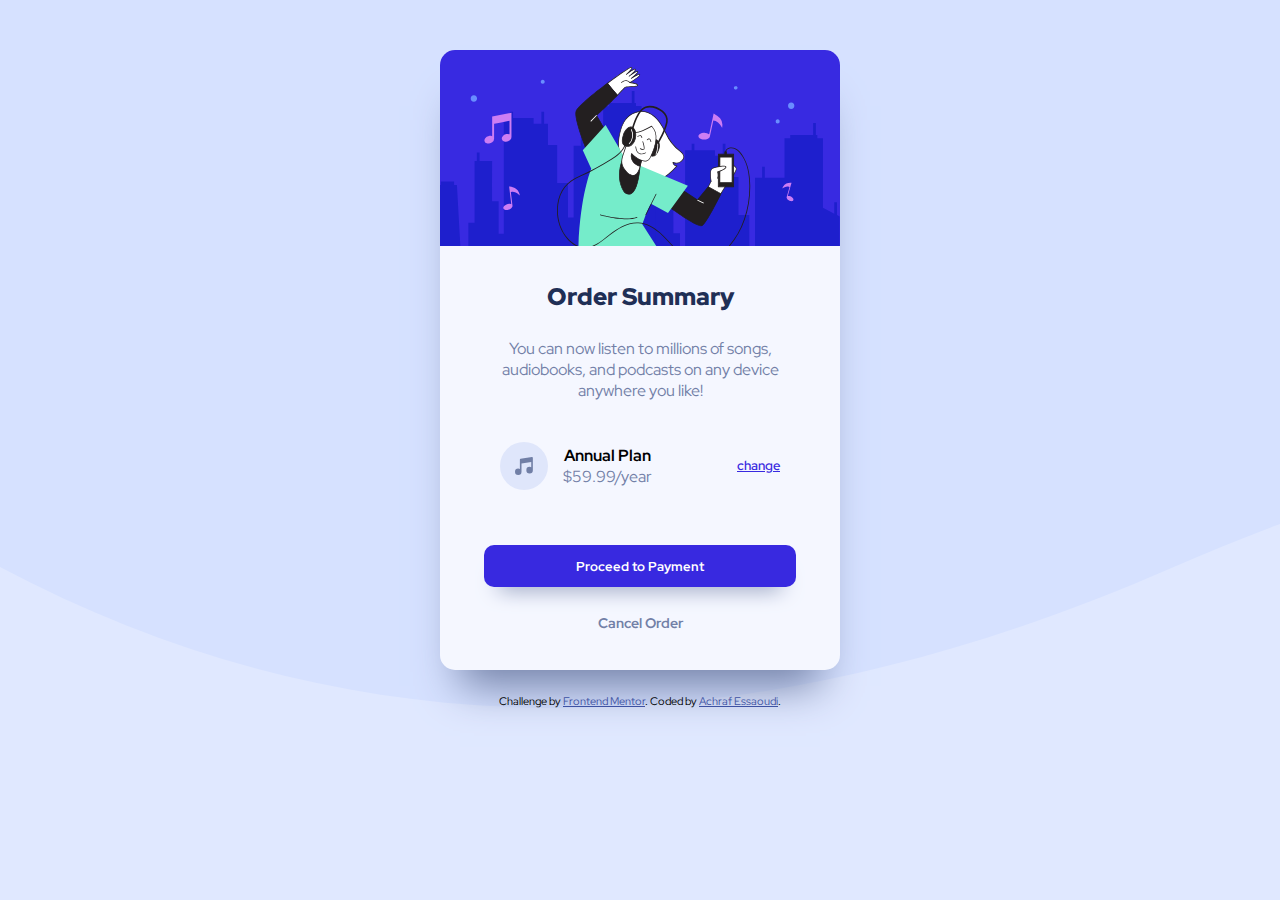
==== index.html @ ef88de7a "First Submit" ====
<!DOCTYPE html>
<html lang="en">
<head>
  <meta charset="UTF-8">
  <meta name="viewport" content="width=device-width, initial-scale=1.0"> <!-- displays site properly based on user's device -->

  <!-- <link rel="icon" type="image/png" sizes="32x32" href="./images/favicon-32x32.png"> -->
  
  <title>Frontend Mentor | Order summary card</title>
  <!-- css file -->
  <link rel="stylesheet" href="style.css">

  <!-- font style -->
  <link rel="preconnect" href="https://fonts.googleapis.com">
  <link rel="preconnect" href="https://fonts.gstatic.com" crossorigin>
  <link href="https://fonts.googleapis.com/css2?family=Red+Hat+Display:ital,wght@0,400;0,500;0,700;0,900;1,400;1,500;1,700;1,900&display=swap" rel="stylesheet"> 


  <!--attribution-->
  <style>
    .attribution { font-size: 11px; text-align: center; margin-top: -26px;}
    .attribution a { color: hsl(228, 45%, 44%); }
  </style>

  <link rel="stylesheet" href="style.css">
</head>

<body>
  <div class="container">
    <figure>
      <img src="images/illustration-hero.svg" alt="">
    </figure>

    <div class="order-container">
      <h1>Order Summary</h1>
      <p class="p1">You can now listen to millions of songs, audiobooks, and podcasts on any 
        device anywhere you like!
      </p>
      <div class="annual-plan-container">
        <img src="images/icon-music.svg" alt="">
        <div class="year">
          <p><span>Annual Plan</span> <br>
            $59.99/year
          </p>
        </div>
        <a href="#" class="change">change</a>
      </div>
      <button class="proceed-payment-button"> Proceed to Payment</button>
      <a href="#" class="canel-order">Cancel Order</a>
    </div>
    
  </div>


  <div class="attribution">
    Challenge by <a href="https://www.frontendmentor.io?ref=challenge" target="_blank">Frontend Mentor</a>. 
    Coded by <a href="https://github.com/ashrafess00?tab=repositories" target="_blank">Achraf Essaoudi</a>.
  </div>
</body>
</html>
---- style.css ----
:root {
    --Pale_blue: hsl(225, 100%, 94%);
    --Brigh-blue: hsl(245, 75%, 52%);
    --Very-pale-blue: hsl(225, 100%, 98%);
    --Desaturated-blue: hsl(224, 23%, 55%);
    --Dark-blue: hsl(223, 47%, 23%);
}
* {
    box-sizing: border-box;
    padding: 0;
    margin:0;
    font-family: 'Red Hat Display', sans-serif;
}
body {
    background-image: url(images/pattern-background-desktop.svg);
    background-repeat: no-repeat;
    background-size: cover;
    background-color: hsl(225, 100%, 94%);
}
h1 {
    font-size: 1.5em;
    color: hsl(223, 47%, 23%);
    font-weight: 900;
}
p {
    font-size: 1em;
    color: hsl(224, 23%, 55%);
}

.container {
    display: flex;
    flex-direction: column;
    width: 25em;
    height: 620px;
    text-align: center;
    border-radius: 15px;
    overflow: hidden;
    top: 50%;
    background-color: hsl(225, 100%, 98%);
    box-shadow: 0 36px 41px -20px hsl(224, 23%, 55%);
    /* position: fixed; */
    /* top: 50%;
    left: 50%; */
    /* transform: translate(50%, -50%); */
    margin: 50px auto;
}
figure img{
    margin-bottom: 30px;
    width: 100%;
}

.order-container {
    display: flex;
    flex-direction: column;
    
}
.p1 {
    margin: 26px auto 41px;
    width: 81%;
}
.annual-plan-container {
    display: flex;
    width: 70%;
    align-self: center;
    align-items: center;
    margin-bottom: 25px;
}
a.change {
    vertical-align: baseline;
    margin-left: auto;
    color: var(--Brigh-blue);
    font-weight: 600;
    font-size: 0.8em;

}
a.change:hover {
    opacity: 0.5;
    text-decoration: none;
    
}
img {
    margin-right: 15px;
}

button.proceed-payment-button {
    width: 78%;
    height: 3.2em;
    align-self: center;
    border-radius: 10px;
    border: 1px solid transparent;
    background-color: var(--Brigh-blue);
    color: white;
    margin-bottom: 26px;
    font-weight: bold;
    margin-top: 30px;
    box-shadow: 0 16px 21px -15px hsl(224, 23%, 55%);
}
button.proceed-payment-button:hover{
    opacity: 0.5;
    cursor: pointer;
}

.canel-order {
    text-decoration: none;
    color: var(--Desaturated-blue);
    font-weight: 700;
    font-size: 0.9em;
}

.canel-order:hover {
    color:var(--Dark-blue)
}
span {
    font-weight: 700;
    color: black;
}

@media (max-width:375px) {
    body {
        background-image: url(images/pattern-background-mobile.svg);
    }
    .container {
        width: 20.3125em;
        height: 566px;
    }
    
}
---- style.css ----
:root {
    --Pale_blue: hsl(225, 100%, 94%);
    --Brigh-blue: hsl(245, 75%, 52%);
    --Very-pale-blue: hsl(225, 100%, 98%);
    --Desaturated-blue: hsl(224, 23%, 55%);
    --Dark-blue: hsl(223, 47%, 23%);
}
* {
    box-sizing: border-box;
    padding: 0;
    margin:0;
    font-family: 'Red Hat Display', sans-serif;
}
body {
    background-image: url(images/pattern-background-desktop.svg);
    background-repeat: no-repeat;
    background-size: cover;
    background-color: hsl(225, 100%, 94%);
}
h1 {
    font-size: 1.5em;
    color: hsl(223, 47%, 23%);
    font-weight: 900;
}
p {
    font-size: 1em;
    color: hsl(224, 23%, 55%);
}

.container {
    display: flex;
    flex-direction: column;
    width: 25em;
    height: 620px;
    text-align: center;
    border-radius: 15px;
    overflow: hidden;
    top: 50%;
    background-color: hsl(225, 100%, 98%);
    box-shadow: 0 36px 41px -20px hsl(224, 23%, 55%);
    /* position: fixed; */
    /* top: 50%;
    left: 50%; */
    /* transform: translate(50%, -50%); */
    margin: 50px auto;
}
figure img{
    margin-bottom: 30px;
    width: 100%;
}

.order-container {
    display: flex;
    flex-direction: column;
    
}
.p1 {
    margin: 26px auto 41px;
    width: 81%;
}
.annual-plan-container {
    display: flex;
    width: 70%;
    align-self: center;
    align-items: center;
    margin-bottom: 25px;
}
a.change {
    vertical-align: baseline;
    margin-left: auto;
    color: var(--Brigh-blue);
    font-weight: 600;
    font-size: 0.8em;

}
a.change:hover {
    opacity: 0.5;
    text-decoration: none;
    
}
img {
    margin-right: 15px;
}

button.proceed-payment-button {
    width: 78%;
    height: 3.2em;
    align-self: center;
    border-radius: 10px;
    border: 1px solid transparent;
    background-color: var(--Brigh-blue);
    color: white;
    margin-bottom: 26px;
    font-weight: bold;
    margin-top: 30px;
    box-shadow: 0 16px 21px -15px hsl(224, 23%, 55%);
}
button.proceed-payment-button:hover{
    opacity: 0.5;
    cursor: pointer;
}

.canel-order {
    text-decoration: none;
    color: var(--Desaturated-blue);
    font-weight: 700;
    font-size: 0.9em;
}

.canel-order:hover {
    color:var(--Dark-blue)
}
span {
    font-weight: 700;
    color: black;
}

@media (max-width:375px) {
    body {
        background-image: url(images/pattern-background-mobile.svg);
    }
    .container {
        width: 20.3125em;
        height: 566px;
    }
    
}
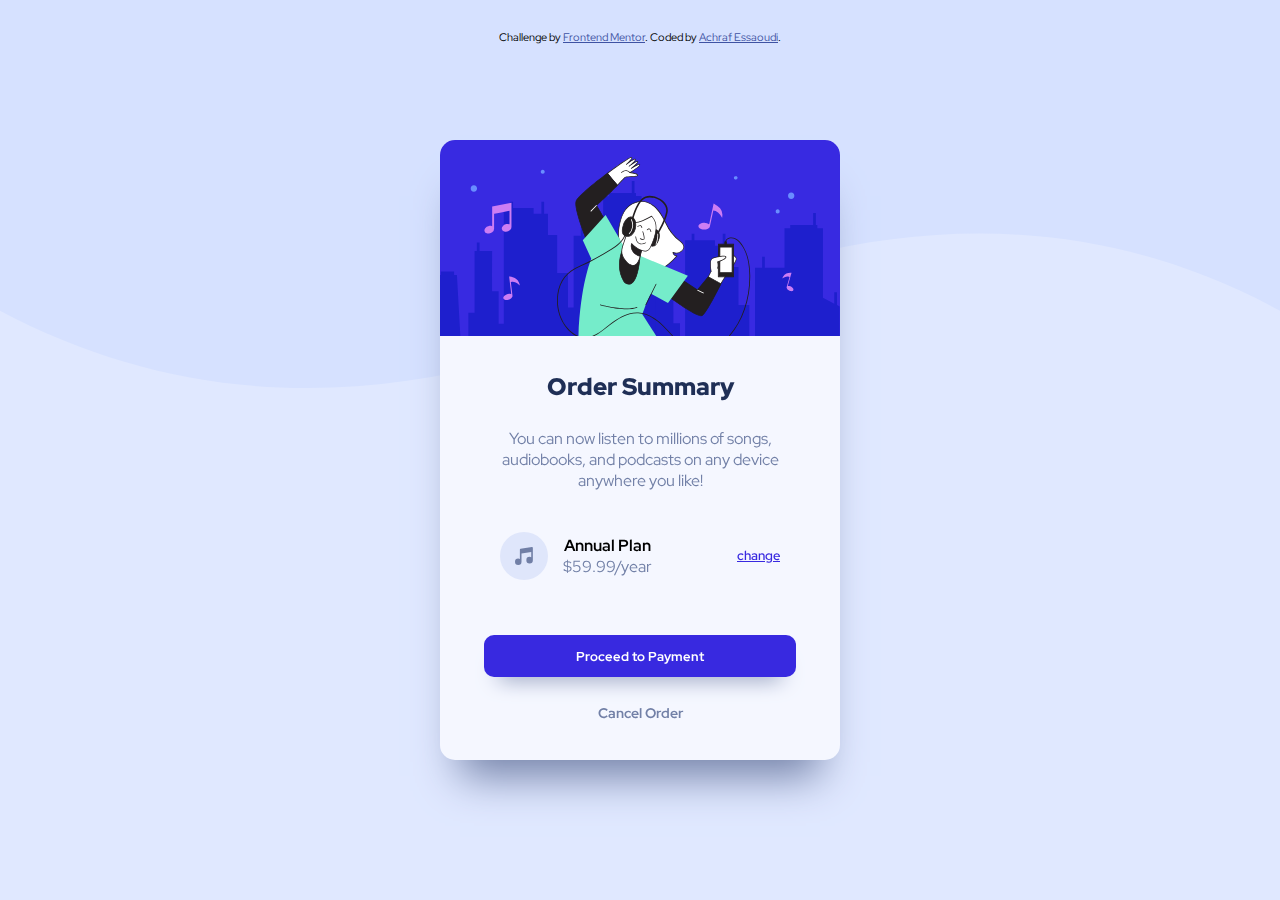
==== commit ca0e5424: "adding the attribution tag" ====
--- a/index.html
+++ b/index.html
@@ -18,7 +18,7 @@
 
   <!--attribution-->
   <style>
-    .attribution { font-size: 11px; text-align: center; margin-top: -26px;}
+    .attribution { font-size: 11px; text-align: center; margin: 30px;}
     .attribution a { color: hsl(228, 45%, 44%); }
   </style>
 
@@ -51,7 +51,7 @@
     
   </div>
 
-
+  
   <div class="attribution">
     Challenge by <a href="https://www.frontendmentor.io?ref=challenge" target="_blank">Frontend Mentor</a>. 
     Coded by <a href="https://github.com/ashrafess00?tab=repositories" target="_blank">Achraf Essaoudi</a>.
--- a/style.css
+++ b/style.css
@@ -38,11 +38,11 @@
     top: 50%;
     background-color: hsl(225, 100%, 98%);
     box-shadow: 0 36px 41px -20px hsl(224, 23%, 55%);
-    /* position: fixed; */
-    /* top: 50%;
-    left: 50%; */
-    /* transform: translate(50%, -50%); */
-    margin: 50px auto;
+    position: fixed; 
+    top: 50%;
+    left: 50%;
+    transform: translate(-50%, -50%)
+    /* margin: 50px auto; */
 }
 figure img{
     margin-bottom: 30px;
--- a/style.css
+++ b/style.css
@@ -38,11 +38,11 @@
     top: 50%;
     background-color: hsl(225, 100%, 98%);
     box-shadow: 0 36px 41px -20px hsl(224, 23%, 55%);
-    /* position: fixed; */
-    /* top: 50%;
-    left: 50%; */
-    /* transform: translate(50%, -50%); */
-    margin: 50px auto;
+    position: fixed; 
+    top: 50%;
+    left: 50%;
+    transform: translate(-50%, -50%)
+    /* margin: 50px auto; */
 }
 figure img{
     margin-bottom: 30px;
